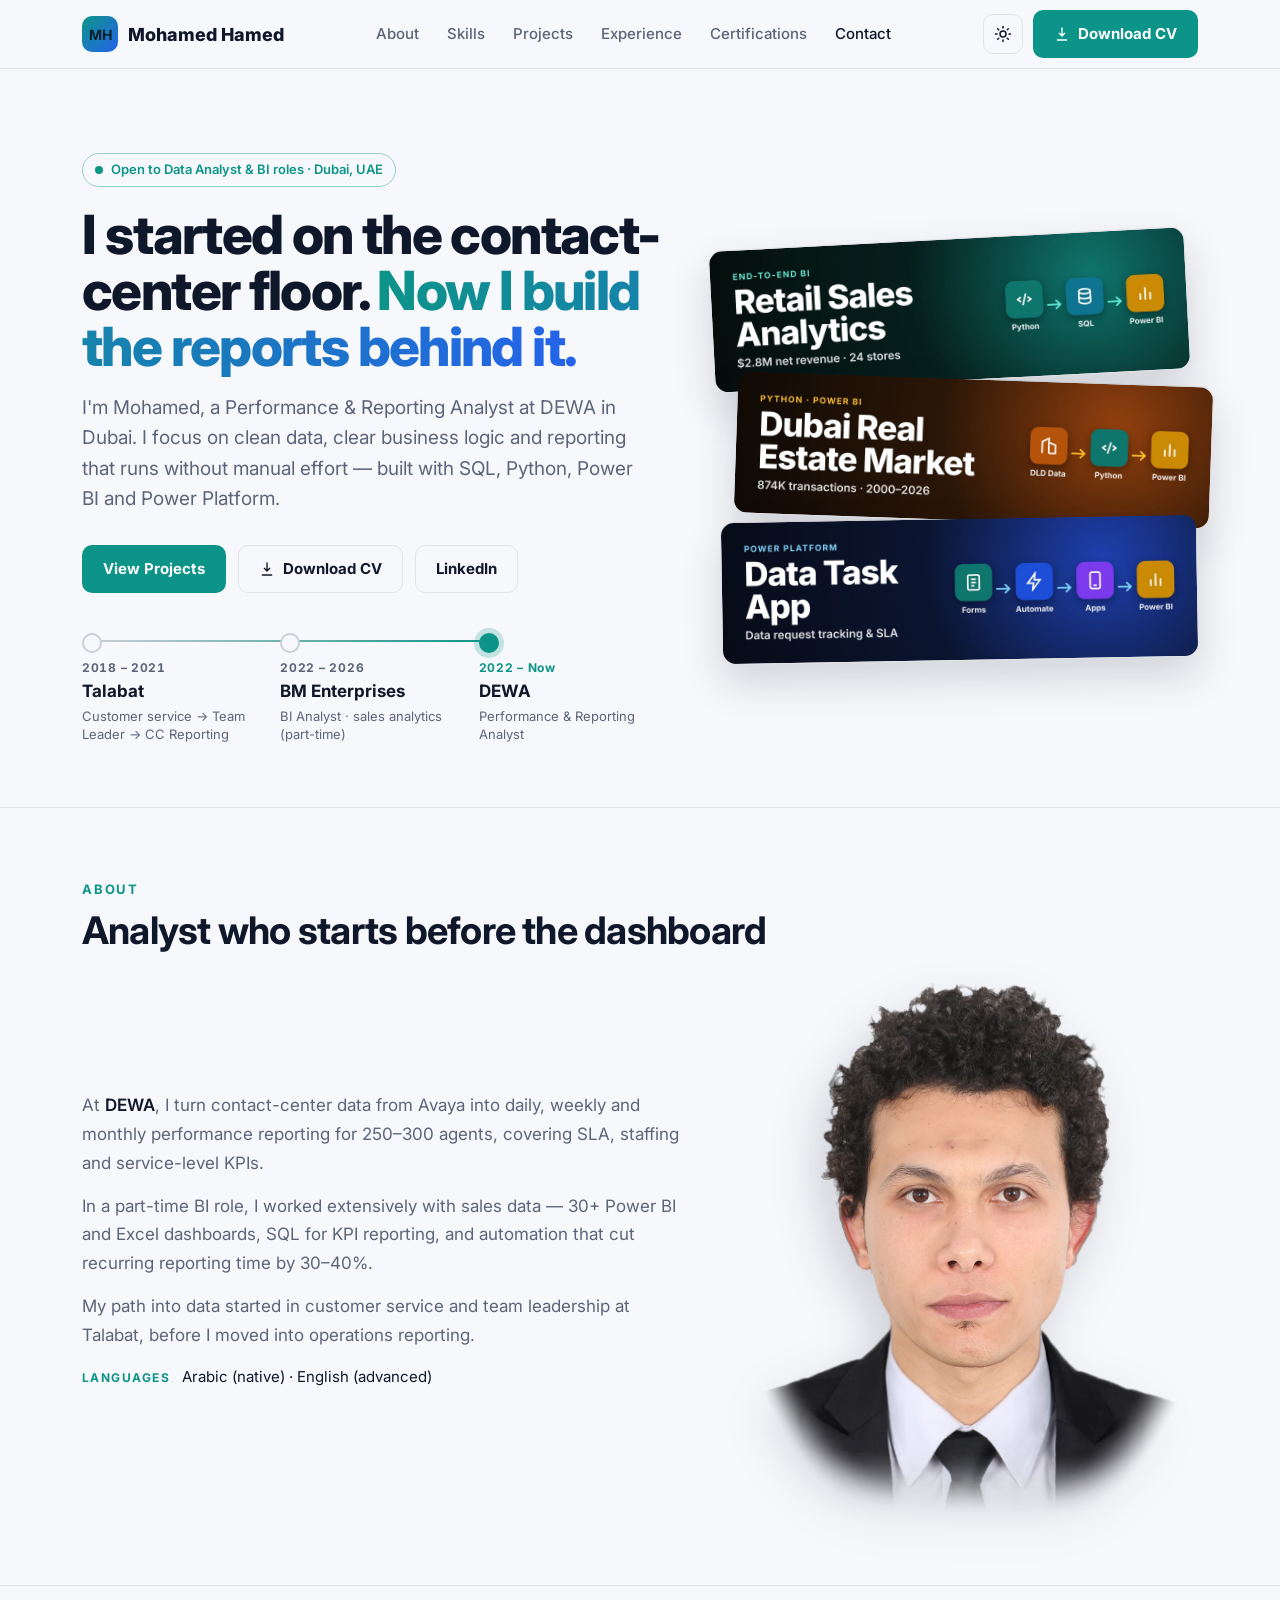
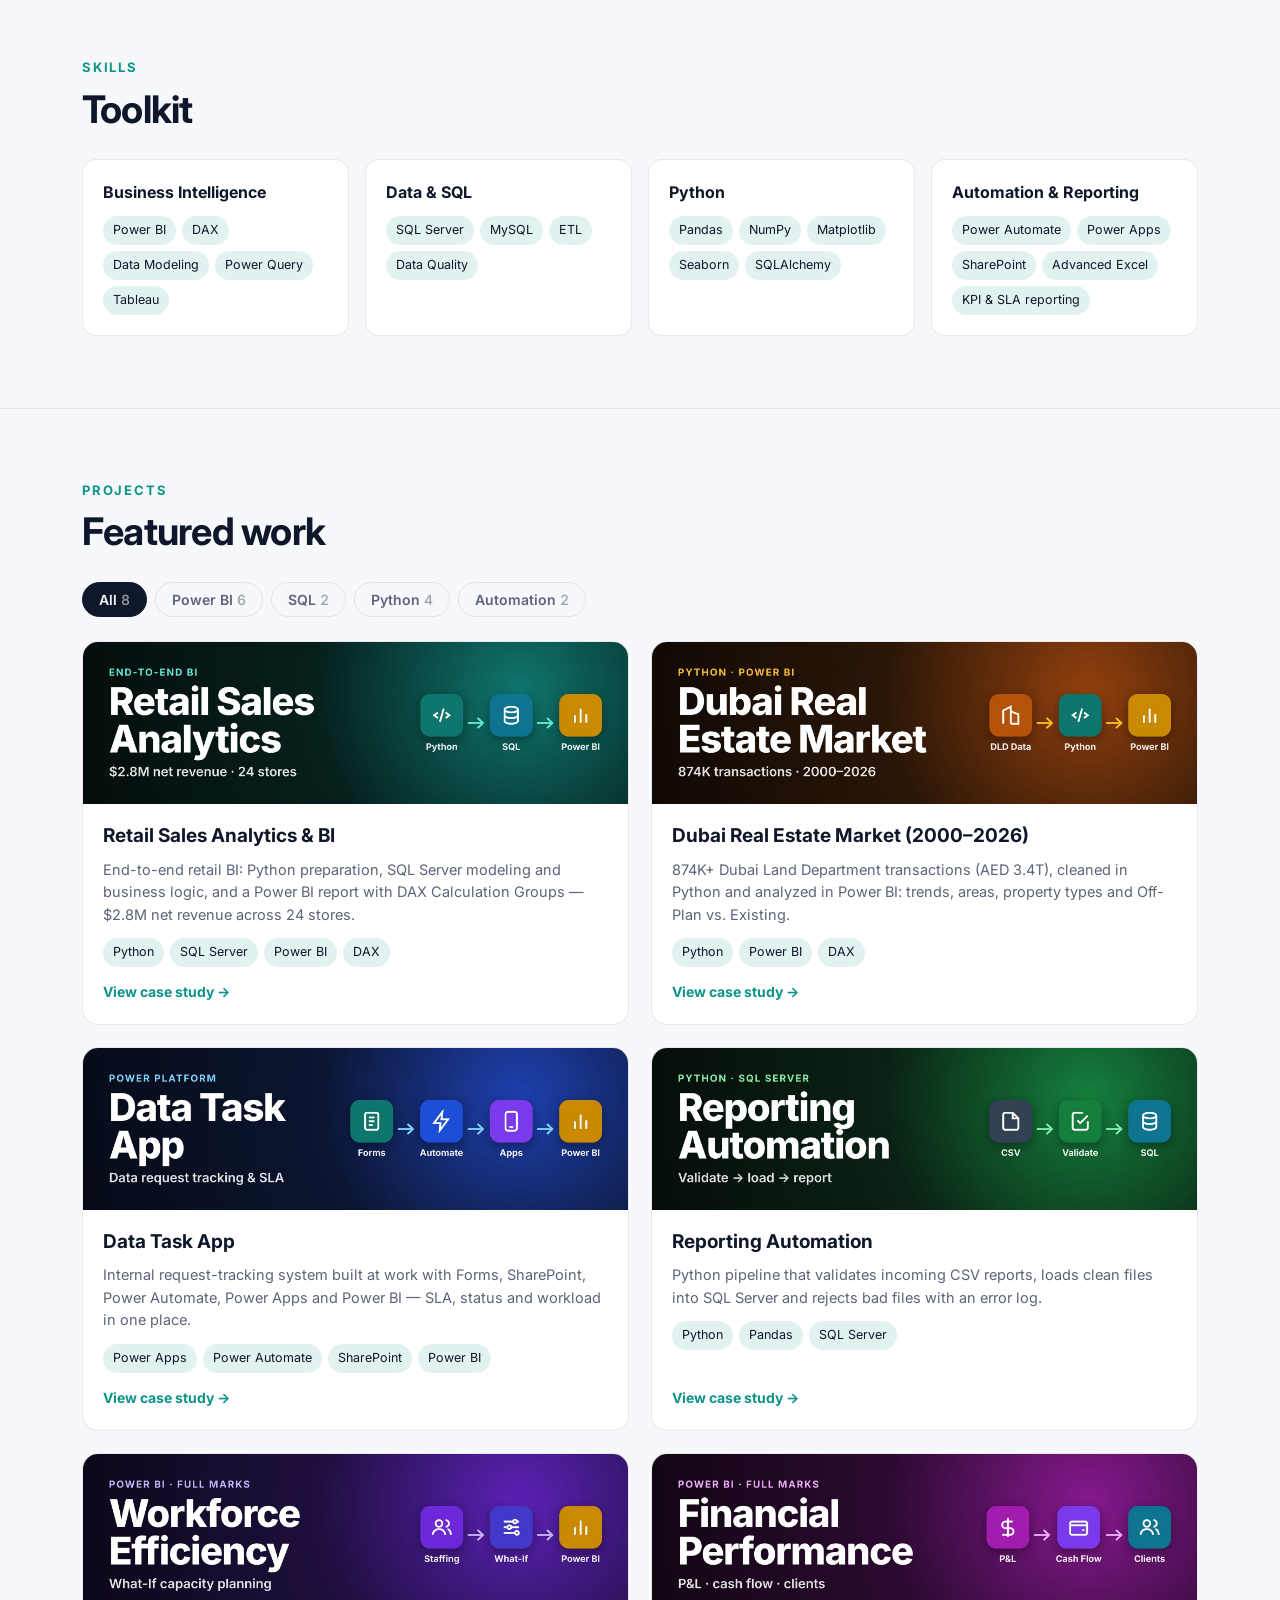
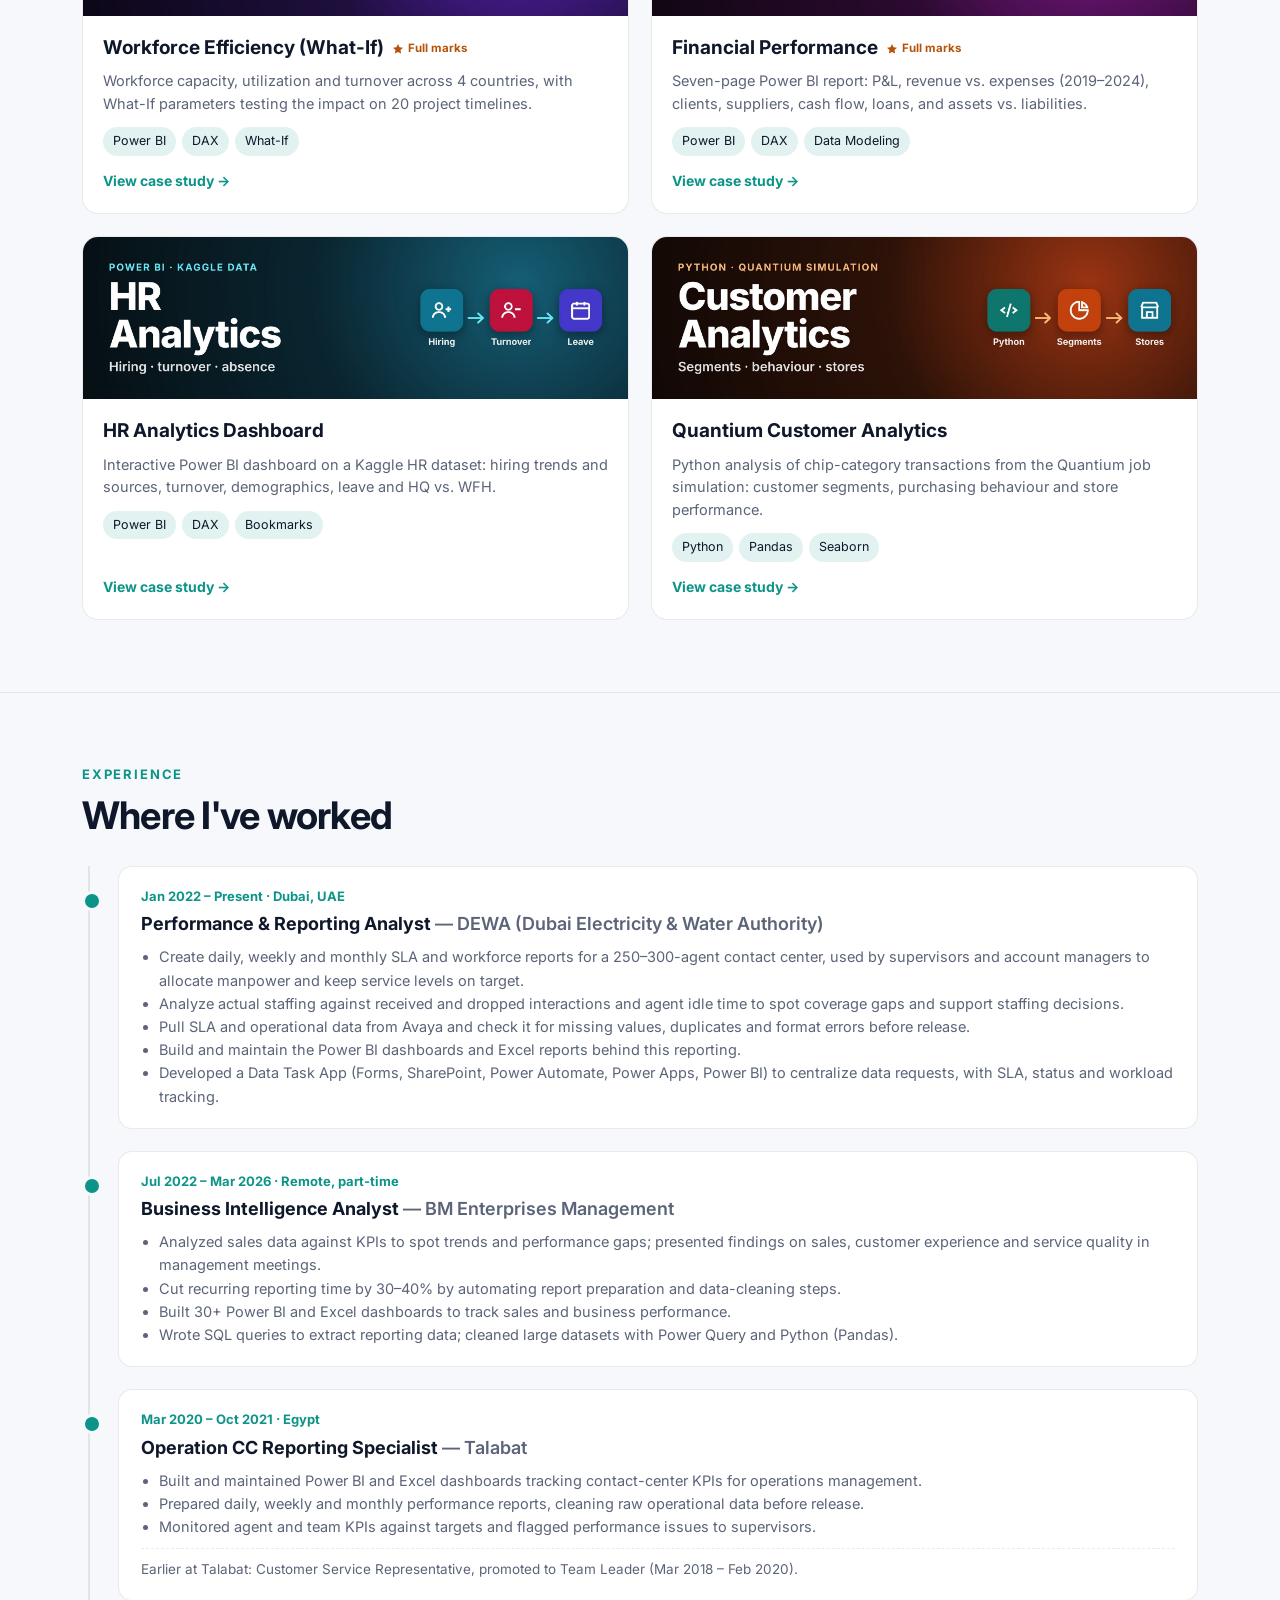
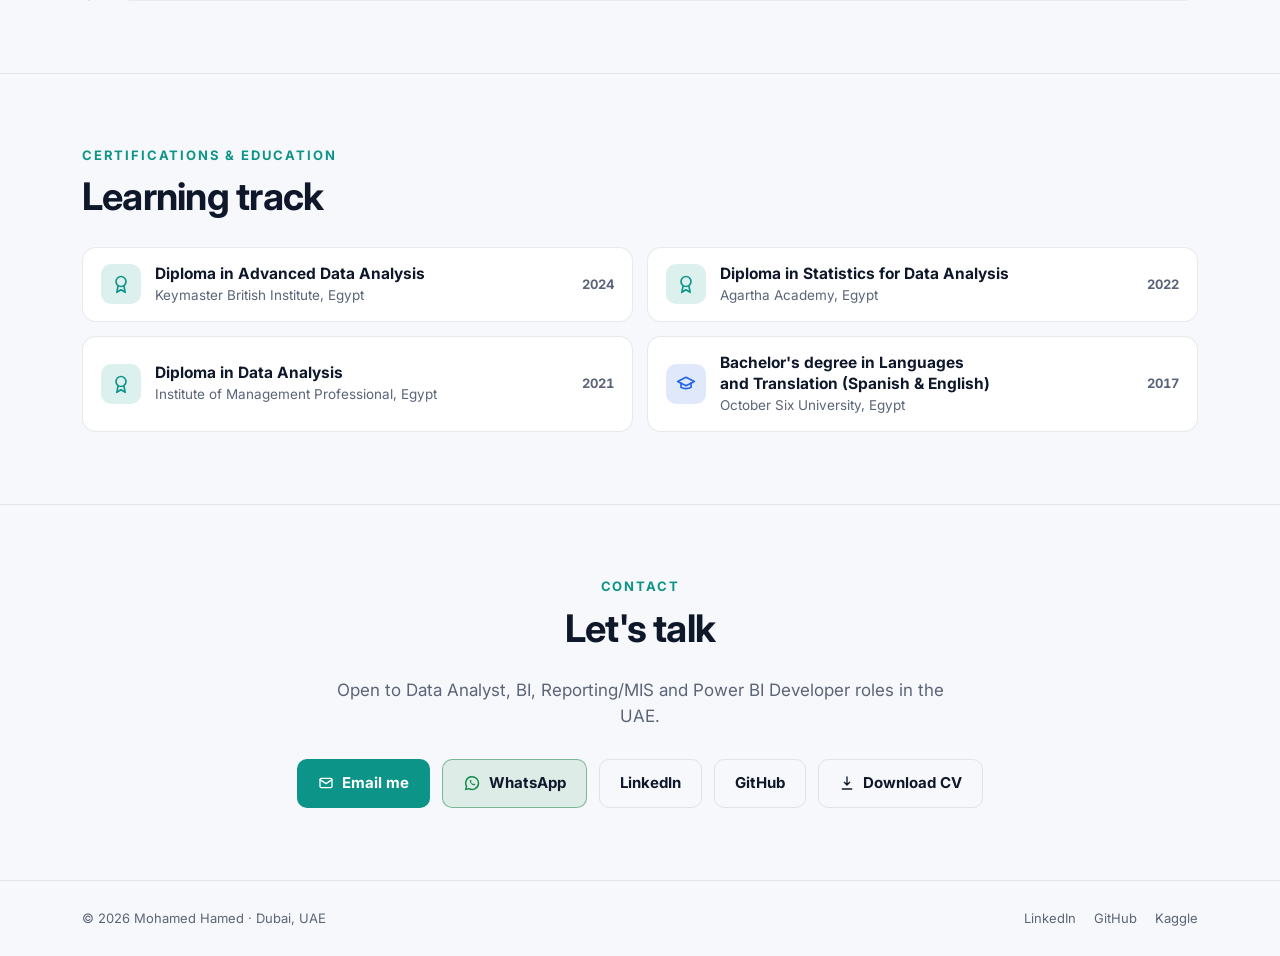
==== index.html @ db43414c "Launch portfolio site Co-Authored-By: Claude Opus 5.5 <noreply@anthropic.com> Claude-Session: https:" ====
<!doctype html>
<html lang="en">
<head>
<meta charset="utf-8">
<meta name="viewport" content="width=device-width, initial-scale=1, viewport-fit=cover">
<title>Mohamed Hamed — Data &amp; Reporting Analyst</title>
<meta name="description" content="Mohamed Hamed — Data &amp; Reporting Analyst in Dubai. Power BI, SQL, Python and Power Platform portfolio: sales, real estate, workforce and reporting-automation case studies.">
<meta name="color-scheme" content="dark light">
<meta name="author" content="Mohamed Hamed Ahmed">
<link rel="canonical" href="https://mohamedhamed101994.github.io/">
<meta property="og:type" content="website">
<meta property="og:title" content="Mohamed Hamed — Data &amp; Reporting Analyst">
<meta property="og:description" content="Mohamed Hamed — Data &amp; Reporting Analyst in Dubai. Power BI, SQL, Python and Power Platform portfolio: sales, real estate, workforce and reporting-automation case studies.">
<meta property="og:url" content="https://mohamedhamed101994.github.io/">
<meta property="og:image" content="https://mohamedhamed101994.github.io/assets/img/covers/retail.jpg">
<meta name="twitter:card" content="summary_large_image">
<link rel="icon" href="favicon.svg" type="image/svg+xml">
<link rel="preconnect" href="https://fonts.googleapis.com">
<link rel="preconnect" href="https://fonts.gstatic.com" crossorigin>
<link rel="stylesheet" href="https://fonts.googleapis.com/css2?family=Inter:wght@400;500;600;700;800&display=swap">
<link rel="stylesheet" href="assets/css/style.css">
<script>(function(){var t=null;try{t=localStorage.getItem("theme")}catch(e){}if(!t)t=window.matchMedia&&matchMedia("(prefers-color-scheme: light)").matches?"light":"dark";document.documentElement.setAttribute("data-theme",t)})()</script>
</head>
<body>
<a class="skip" href="#main">Skip to content</a>
<script type="application/ld+json">{"@context": "https://schema.org", "@type": "Person", "name": "Mohamed Hamed Ahmed", "jobTitle": "Data & Reporting Analyst", "address": {"@type": "PostalAddress", "addressLocality": "Dubai", "addressCountry": "AE"}, "url": "https://mohamedhamed101994.github.io/", "sameAs": ["https://www.linkedin.com/in/mohamed-hamed-82b784224/", "https://github.com/mohamedhamed101994", "https://www.kaggle.com/mohamedhamed1994"]}</script>
<nav class="top" aria-label="Main"><div class="c">
<a class="logo" href="#top"><b>MH</b>Mohamed Hamed</a>
<div class="links" id="nav-links"><a href="#about">About</a><a href="#skills">Skills</a><a href="#projects">Projects</a><a href="#experience">Experience</a><a href="#certifications">Certifications</a><a href="#contact">Contact</a></div>
<div class="nav-r">
<button class="icon-btn theme-btn" type="button" aria-label="Switch theme"><svg class="moon" viewBox="0 0 24 24" fill="none" stroke="currentColor" stroke-width="2" stroke-linecap="round" stroke-linejoin="round" aria-hidden="true"><path d="M21 12.8A9 9 0 1 1 11.2 3a7 7 0 0 0 9.8 9.8z"/></svg><svg class="sun" viewBox="0 0 24 24" fill="none" stroke="currentColor" stroke-width="2" stroke-linecap="round" aria-hidden="true"><circle cx="12" cy="12" r="4"/><path d="M12 2v2M12 20v2M4.9 4.9l1.4 1.4M17.7 17.7l1.4 1.4M2 12h2M20 12h2M4.9 19.1l1.4-1.4M17.7 6.3l1.4-1.4"/></svg></button>
<button class="icon-btn menu-btn" type="button" aria-label="Open menu" aria-expanded="false" aria-controls="nav-links"><svg viewBox="0 0 24 24" fill="none" stroke="currentColor" stroke-width="2" stroke-linecap="round" aria-hidden="true"><path d="M4 7h16M4 12h16M4 17h16"/></svg></button>
<a class="btn p" href="assets/cv/Mohamed_Hamed_CV.pdf" download><svg viewBox="0 0 24 24" fill="none" stroke="currentColor" stroke-width="2" stroke-linecap="round" stroke-linejoin="round" aria-hidden="true"><path d="M12 3v12m0 0-4-4m4 4 4-4M5 21h14"/></svg>Download CV</a>
</div></div></nav>
<main id="main">
<header class="hero" id="top"><div class="c">
<div>
<span class="pill"><i></i>Open to Data Analyst &amp; BI roles · Dubai, UAE</span>
<h1>I started on the contact-center floor. <span>Now I build the reports behind it.</span></h1>
<p class="lead">I'm Mohamed, a Performance &amp; Reporting Analyst at DEWA in Dubai. I focus on clean data, clear business logic and reporting that runs without manual effort — built with SQL, Python, Power BI and Power Platform.</p>
<div class="cta"><a class="btn p" href="#projects">View Projects</a><a class="btn" href="assets/cv/Mohamed_Hamed_CV.pdf" download><svg viewBox="0 0 24 24" fill="none" stroke="currentColor" stroke-width="2" stroke-linecap="round" stroke-linejoin="round" aria-hidden="true"><path d="M12 3v12m0 0-4-4m4 4 4-4M5 21h14"/></svg>Download CV</a><a class="btn" href="https://www.linkedin.com/in/mohamed-hamed-82b784224/" target="_blank" rel="noopener">LinkedIn</a></div>
<ol class="path" aria-label="Career path"><li class=""><span class="yr">2018 – 2021</span><b>Talabat</b><span class="rl">Customer service → Team Leader → CC Reporting</span></li><li class=""><span class="yr">2022 – 2026</span><b>BM Enterprises</b><span class="rl">BI Analyst · sales analytics (part-time)</span></li><li class="now"><span class="yr">2022 – Now</span><b>DEWA</b><span class="rl">Performance &amp; Reporting Analyst</span></li></ol>
</div>
<div class="stack"><a href="projects/retail-sales-analytics.html" aria-label="Retail Sales Analytics &amp; BI"><img src="assets/img/covers/retail.jpg" alt="" width="2016" height="600"></a><a href="projects/dubai-real-estate.html" aria-label="Dubai Real Estate Market (2000–2026)"><img src="assets/img/covers/dubai.jpg" alt="" width="2016" height="600"></a><a href="projects/data-task-app.html" aria-label="Data Task App"><img src="assets/img/covers/taskapp.jpg" alt="" width="2016" height="600"></a></div>
</div></header>

<section id="about" aria-labelledby="about-h"><div class="c">
<div class="eh">About</div>
<h2 id="about-h">Analyst who starts before the dashboard</h2>
<div class="about">
<div>
<p>At <strong>DEWA</strong>, I turn contact-center data from Avaya into daily, weekly and monthly performance reporting for 250–300 agents, covering SLA, staffing and service-level KPIs.</p>
<p>In a part-time BI role, I worked extensively with sales data — 30+ Power BI and Excel dashboards, SQL for KPI reporting, and automation that cut recurring reporting time by 30–40%.</p>
<p>My path into data started in customer service and team leadership at Talabat, before I moved into operations reporting.</p>
<p class="langs"><span>Languages</span> Arabic (native) · English (advanced)</p>
</div>
<div class="portrait"><picture><source srcset="assets/img/mohamed.webp" type="image/webp"><img src="assets/img/mohamed.png" alt="Portrait of Mohamed Hamed" width="760" height="963" loading="lazy"></picture></div>
</div>
</div></section>

<section id="skills" aria-labelledby="skills-h"><div class="c">
<div class="eh">Skills</div>
<h2 id="skills-h">Toolkit</h2>
<div class="skills"><div class="sk"><h3>Business Intelligence</h3><div class="tags"><span class="tag">Power BI</span><span class="tag">DAX</span><span class="tag">Data Modeling</span><span class="tag">Power Query</span><span class="tag">Tableau</span></div></div><div class="sk"><h3>Data &amp; SQL</h3><div class="tags"><span class="tag">SQL Server</span><span class="tag">MySQL</span><span class="tag">ETL</span><span class="tag">Data Quality</span></div></div><div class="sk"><h3>Python</h3><div class="tags"><span class="tag">Pandas</span><span class="tag">NumPy</span><span class="tag">Matplotlib</span><span class="tag">Seaborn</span><span class="tag">SQLAlchemy</span></div></div><div class="sk"><h3>Automation &amp; Reporting</h3><div class="tags"><span class="tag">Power Automate</span><span class="tag">Power Apps</span><span class="tag">SharePoint</span><span class="tag">Advanced Excel</span><span class="tag">KPI &amp; SLA reporting</span></div></div></div>
</div></section>

<section id="projects" aria-labelledby="projects-h"><div class="c">
<div class="eh">Projects</div>
<h2 id="projects-h">Featured work</h2>
<div class="filters" role="group" aria-label="Filter projects"><button type="button" data-filter="all" aria-pressed="true">All<span class="n"></span></button><button type="button" data-filter="powerbi" aria-pressed="false">Power BI<span class="n"></span></button><button type="button" data-filter="sql" aria-pressed="false">SQL<span class="n"></span></button><button type="button" data-filter="python" aria-pressed="false">Python<span class="n"></span></button><button type="button" data-filter="automation" aria-pressed="false">Automation<span class="n"></span></button></div>
<div class="grid"><a class="pc" href="projects/retail-sales-analytics.html" data-tags="powerbi sql python">
<img src="assets/img/covers/retail.jpg" alt="Retail Sales Analytics &amp; BI project cover" width="2016" height="600" loading="lazy">
<div class="b"><h3>Retail Sales Analytics &amp; BI</h3>
<p>End-to-end retail BI: Python preparation, SQL Server modeling and business logic, and a Power BI report with DAX Calculation Groups — $2.8M net revenue across 24 stores.</p><div class="tags"><span class="tag">Python</span><span class="tag">SQL Server</span><span class="tag">Power BI</span><span class="tag">DAX</span></div><span class="more">View case study →</span></div></a><a class="pc" href="projects/dubai-real-estate.html" data-tags="powerbi python">
<img src="assets/img/covers/dubai.jpg" alt="Dubai Real Estate Market (2000–2026) project cover" width="2016" height="600" loading="lazy">
<div class="b"><h3>Dubai Real Estate Market (2000–2026)</h3>
<p>874K+ Dubai Land Department transactions (AED 3.4T), cleaned in Python and analyzed in Power BI: trends, areas, property types and Off-Plan vs. Existing.</p><div class="tags"><span class="tag">Python</span><span class="tag">Power BI</span><span class="tag">DAX</span></div><span class="more">View case study →</span></div></a><a class="pc" href="projects/data-task-app.html" data-tags="powerbi automation">
<img src="assets/img/covers/taskapp.jpg" alt="Data Task App project cover" width="2016" height="600" loading="lazy">
<div class="b"><h3>Data Task App</h3>
<p>Internal request-tracking system built at work with Forms, SharePoint, Power Automate, Power Apps and Power BI — SLA, status and workload in one place.</p><div class="tags"><span class="tag">Power Apps</span><span class="tag">Power Automate</span><span class="tag">SharePoint</span><span class="tag">Power BI</span></div><span class="more">View case study →</span></div></a><a class="pc" href="projects/reporting-automation.html" data-tags="python sql automation">
<img src="assets/img/covers/automation.jpg" alt="Reporting Automation project cover" width="2016" height="600" loading="lazy">
<div class="b"><h3>Reporting Automation</h3>
<p>Python pipeline that validates incoming CSV reports, loads clean files into SQL Server and rejects bad files with an error log.</p><div class="tags"><span class="tag">Python</span><span class="tag">Pandas</span><span class="tag">SQL Server</span></div><span class="more">View case study →</span></div></a><a class="pc" href="projects/workforce-efficiency.html" data-tags="powerbi">
<img src="assets/img/covers/workforce.jpg" alt="Workforce Efficiency (What-If) project cover" width="2016" height="600" loading="lazy">
<div class="b"><h3>Workforce Efficiency (What-If)<span class="badge"><svg viewBox="0 0 24 24" fill="currentColor" aria-hidden="true"><path d="m12 2 3.1 6.3 6.9 1-5 4.9 1.2 6.8L12 17.8 5.8 21l1.2-6.8-5-4.9 6.9-1z"/></svg>Full marks</span></h3>
<p>Workforce capacity, utilization and turnover across 4 countries, with What-If parameters testing the impact on 20 project timelines.</p><div class="tags"><span class="tag">Power BI</span><span class="tag">DAX</span><span class="tag">What-If</span></div><span class="more">View case study →</span></div></a><a class="pc" href="projects/financial-performance.html" data-tags="powerbi">
<img src="assets/img/covers/financial.jpg" alt="Financial Performance project cover" width="2016" height="600" loading="lazy">
<div class="b"><h3>Financial Performance<span class="badge"><svg viewBox="0 0 24 24" fill="currentColor" aria-hidden="true"><path d="m12 2 3.1 6.3 6.9 1-5 4.9 1.2 6.8L12 17.8 5.8 21l1.2-6.8-5-4.9 6.9-1z"/></svg>Full marks</span></h3>
<p>Seven-page Power BI report: P&amp;L, revenue vs. expenses (2019–2024), clients, suppliers, cash flow, loans, and assets vs. liabilities.</p><div class="tags"><span class="tag">Power BI</span><span class="tag">DAX</span><span class="tag">Data Modeling</span></div><span class="more">View case study →</span></div></a><a class="pc" href="projects/hr-analytics.html" data-tags="powerbi">
<img src="assets/img/covers/hr.jpg" alt="HR Analytics Dashboard project cover" width="2016" height="600" loading="lazy">
<div class="b"><h3>HR Analytics Dashboard</h3>
<p>Interactive Power BI dashboard on a Kaggle HR dataset: hiring trends and sources, turnover, demographics, leave and HQ vs. WFH.</p><div class="tags"><span class="tag">Power BI</span><span class="tag">DAX</span><span class="tag">Bookmarks</span></div><span class="more">View case study →</span></div></a><a class="pc" href="projects/quantium-customer-analytics.html" data-tags="python">
<img src="assets/img/covers/quantium.jpg" alt="Quantium Customer Analytics project cover" width="2016" height="600" loading="lazy">
<div class="b"><h3>Quantium Customer Analytics</h3>
<p>Python analysis of chip-category transactions from the Quantium job simulation: customer segments, purchasing behaviour and store performance.</p><div class="tags"><span class="tag">Python</span><span class="tag">Pandas</span><span class="tag">Seaborn</span></div><span class="more">View case study →</span></div></a></div>
</div></section>

<section id="experience" aria-labelledby="exp-h"><div class="c">
<div class="eh">Experience</div>
<h2 id="exp-h">Where I've worked</h2>
<div class="tl"><article class="job"><div class="d">Jan 2022 – Present · Dubai, UAE</div><h3>Performance &amp; Reporting Analyst <span>— DEWA (Dubai Electricity &amp; Water Authority)</span></h3><ul><li>Create daily, weekly and monthly SLA and workforce reports for a 250–300-agent contact center, used by supervisors and account managers to allocate manpower and keep service levels on target.</li><li>Analyze actual staffing against received and dropped interactions and agent idle time to spot coverage gaps and support staffing decisions.</li><li>Pull SLA and operational data from Avaya and check it for missing values, duplicates and format errors before release.</li><li>Build and maintain the Power BI dashboards and Excel reports behind this reporting.</li><li>Developed a Data Task App (Forms, SharePoint, Power Automate, Power Apps, Power BI) to centralize data requests, with SLA, status and workload tracking.</li></ul></article><article class="job"><div class="d">Jul 2022 – Mar 2026 · Remote, part-time</div><h3>Business Intelligence Analyst <span>— BM Enterprises Management</span></h3><ul><li>Analyzed sales data against KPIs to spot trends and performance gaps; presented findings on sales, customer experience and service quality in management meetings.</li><li>Cut recurring reporting time by 30–40% by automating report preparation and data-cleaning steps.</li><li>Built 30+ Power BI and Excel dashboards to track sales and business performance.</li><li>Wrote SQL queries to extract reporting data; cleaned large datasets with Power Query and Python (Pandas).</li></ul></article><article class="job"><div class="d">Mar 2020 – Oct 2021 · Egypt</div><h3>Operation CC Reporting Specialist <span>— Talabat</span></h3><ul><li>Built and maintained Power BI and Excel dashboards tracking contact-center KPIs for operations management.</li><li>Prepared daily, weekly and monthly performance reports, cleaning raw operational data before release.</li><li>Monitored agent and team KPIs against targets and flagged performance issues to supervisors.</li></ul><p class="prev">Earlier at Talabat: Customer Service Representative, promoted to Team Leader (Mar 2018 – Feb 2020).</p></article></div>
</div></section>

<section id="certifications" aria-labelledby="cert-h"><div class="c">
<div class="eh">Certifications &amp; Education</div>
<h2 id="cert-h">Learning track</h2>
<div class="certs"><div class="cert"><div class="ic"><svg viewBox="0 0 24 24" fill="none" stroke="currentColor" stroke-width="2" stroke-linecap="round" stroke-linejoin="round" aria-hidden="true"><circle cx="12" cy="9" r="6"/><path d="m8.5 14.2-1.5 7.8 5-3 5 3-1.5-7.8"/></svg></div><div><h3>Diploma in Advanced Data Analysis</h3><p>Keymaster British Institute, Egypt</p></div><span class="yr">2024</span></div><div class="cert"><div class="ic"><svg viewBox="0 0 24 24" fill="none" stroke="currentColor" stroke-width="2" stroke-linecap="round" stroke-linejoin="round" aria-hidden="true"><circle cx="12" cy="9" r="6"/><path d="m8.5 14.2-1.5 7.8 5-3 5 3-1.5-7.8"/></svg></div><div><h3>Diploma in Statistics for Data Analysis</h3><p>Agartha Academy, Egypt</p></div><span class="yr">2022</span></div><div class="cert"><div class="ic"><svg viewBox="0 0 24 24" fill="none" stroke="currentColor" stroke-width="2" stroke-linecap="round" stroke-linejoin="round" aria-hidden="true"><circle cx="12" cy="9" r="6"/><path d="m8.5 14.2-1.5 7.8 5-3 5 3-1.5-7.8"/></svg></div><div><h3>Diploma in Data Analysis</h3><p>Institute of Management Professional, Egypt</p></div><span class="yr">2021</span></div><div class="cert edu"><div class="ic"><svg viewBox="0 0 24 24" fill="none" stroke="currentColor" stroke-width="2" stroke-linecap="round" stroke-linejoin="round" aria-hidden="true"><path d="m2 9 10-5 10 5-10 5z"/><path d="M6 11v5c3 2 9 2 12 0v-5"/></svg></div><div><h3>Bachelor&#x27;s degree in Languages and Translation (Spanish &amp; English)</h3><p>October Six University, Egypt</p></div><span class="yr">2017</span></div></div>
</div></section>

<section id="contact" class="contact" aria-labelledby="contact-h"><div class="c">
<div class="eh">Contact</div>
<h2 id="contact-h">Let's talk</h2>
<p>Open to Data Analyst, BI, Reporting/MIS and Power BI Developer roles in the UAE.</p>
<div class="cta"><a class="btn p" href="mailto:mohamed.hamed.101994@gmail.com"><svg viewBox="0 0 24 24" fill="none" stroke="currentColor" stroke-width="2" stroke-linecap="round" stroke-linejoin="round" aria-hidden="true"><rect x="3" y="5" width="18" height="14" rx="2"/><path d="m3 7 9 6 9-6"/></svg>Email me</a><a class="btn wa" href="https://wa.me/971503325126?text=Hi%20Mohamed%2C%20I%20came%20across%20your%20portfolio%20and%20would%20like%20to%20connect." target="_blank" rel="noopener"><svg viewBox="0 0 24 24" fill="none" stroke="currentColor" stroke-width="2" stroke-linecap="round" stroke-linejoin="round" aria-hidden="true"><path d="M3.5 20.5l1.3-4A8.5 8.5 0 1 1 8 19.6z"/><path d="M9 8.6c0 3.3 3 6.4 6.4 6.4l1.1-1.5-2-1-1 .9a5 5 0 0 1-2.9-2.9l.9-1-1-2z" fill="currentColor" stroke="none"/></svg>WhatsApp</a><a class="btn" href="https://www.linkedin.com/in/mohamed-hamed-82b784224/" target="_blank" rel="noopener">LinkedIn</a><a class="btn" href="https://github.com/mohamedhamed101994" target="_blank" rel="noopener">GitHub</a><a class="btn" href="assets/cv/Mohamed_Hamed_CV.pdf" download><svg viewBox="0 0 24 24" fill="none" stroke="currentColor" stroke-width="2" stroke-linecap="round" stroke-linejoin="round" aria-hidden="true"><path d="M12 3v12m0 0-4-4m4 4 4-4M5 21h14"/></svg>Download CV</a></div>
</div></section>
</main>
<footer><div class="c">
<span>© <span id="year">2026</span> Mohamed Hamed · Dubai, UAE</span>
<nav aria-label="Profiles"><a href="https://www.linkedin.com/in/mohamed-hamed-82b784224/" target="_blank" rel="noopener">LinkedIn</a><a href="https://github.com/mohamedhamed101994" target="_blank" rel="noopener">GitHub</a><a href="https://www.kaggle.com/mohamedhamed1994" target="_blank" rel="noopener">Kaggle</a></nav>
</div></footer>
<script src="assets/js/main.js" defer></script>
</body>
</html>
---- assets/css/style.css ----
/* Mohamed Hamed — portfolio. Built from the approved mockup (dark default, light alternative). */
:root{
  --bg:#0b1020;--bg2:#111833;--card:#151d3b;--card-hover:#1a2449;
  --line:rgba(255,255,255,.09);--line-strong:rgba(255,255,255,.18);
  --text:#e8ecf8;--muted:#9aa4c2;--acc:#2dd4bf;--acc2:#60a5fa;--on-acc:#04201c;
  --gold:#fbbf24;--shadow:0 20px 50px rgba(0,0,0,.45);
  --font:"Inter",system-ui,-apple-system,"Segoe UI",Roboto,Arial,sans-serif;
  color-scheme:dark;
}
:root[data-theme="light"]{
  --bg:#f7f8fb;--bg2:#eef1f7;--card:#ffffff;--card-hover:#f3f6fb;
  --line:rgba(15,23,42,.09);--line-strong:rgba(15,23,42,.18);
  --text:#0f172a;--muted:#5b6478;--acc:#0d9488;--acc2:#2563eb;--on-acc:#ffffff;
  --gold:#b45309;--shadow:0 18px 40px rgba(15,23,42,.16);
  color-scheme:light;
}
*{margin:0;padding:0;box-sizing:border-box}
html{scroll-behavior:smooth;scroll-padding-top:84px}
body{font-family:var(--font);background:var(--bg);color:var(--text);-webkit-font-smoothing:antialiased;line-height:1.5}
img{max-width:100%;height:auto;display:block}
a{color:inherit;text-decoration:none}
:focus-visible{outline:2px solid var(--acc);outline-offset:3px;border-radius:6px}
.skip{position:absolute;left:-9999px;top:8px;background:var(--acc);color:var(--on-acc);padding:8px 14px;border-radius:8px;z-index:20;font-weight:700}
.skip:focus{left:12px}
.c{max-width:1180px;margin:0 auto;padding-left:max(32px,env(safe-area-inset-left,0px));padding-right:max(32px,env(safe-area-inset-right,0px))}
h1,h2,h3,.ph{text-wrap:balance}

/* nav */
nav.top{position:sticky;top:0;background:color-mix(in srgb,var(--bg) 85%,transparent);backdrop-filter:blur(8px);-webkit-backdrop-filter:blur(8px);border-bottom:1px solid var(--line);z-index:10}
nav.top .c{display:flex;align-items:center;justify-content:space-between;height:68px;gap:16px}
.logo{display:flex;align-items:center;gap:10px;font-weight:800;font-size:18px;white-space:nowrap}
.logo b{width:36px;height:36px;border-radius:10px;background:linear-gradient(135deg,var(--acc),var(--acc2));display:grid;place-items:center;color:#05202a;font-size:14px}
.links{display:flex;gap:28px;font-size:15px;color:var(--muted);font-weight:500}
.links a:hover,.links a[aria-current]{color:var(--text)}
.nav-r{display:flex;align-items:center;gap:10px}
.icon-btn{width:40px;height:40px;border-radius:10px;border:1px solid var(--line);background:transparent;color:var(--text);display:grid;place-items:center;cursor:pointer}
.icon-btn:hover{border-color:var(--line-strong)}
.icon-btn svg{width:18px;height:18px}
.menu-btn{display:none}
.theme-btn .sun{display:none}
:root[data-theme="light"] .theme-btn .sun{display:block}
:root[data-theme="light"] .theme-btn .moon{display:none}

/* buttons */
.btn{display:inline-flex;align-items:center;gap:8px;padding:12px 20px;border-radius:10px;font-weight:700;font-size:15px;border:1px solid var(--line);font-family:inherit;color:var(--text);background:transparent;cursor:pointer;transition:border-color .15s,transform .15s,filter .15s}
.btn:hover{border-color:var(--line-strong);transform:translateY(-1px)}
.btn.p{background:var(--acc);color:var(--on-acc);border-color:transparent}
.btn.p:hover{filter:brightness(1.08)}
.btn svg{width:16px;height:16px}

/* hero */
.hero{padding:84px 0 64px}
.hero .c{display:grid;grid-template-columns:1.1fr .9fr;gap:56px;align-items:center}
.pill{display:inline-flex;gap:8px;align-items:center;font-size:13px;font-weight:600;color:var(--acc);border:1px solid color-mix(in srgb,var(--acc) 40%,transparent);padding:6px 12px;border-radius:999px}
.pill i{width:8px;height:8px;border-radius:50%;background:var(--acc);box-shadow:0 0 0 0 color-mix(in srgb,var(--acc) 60%,transparent);animation:pulse 2.4s infinite}
@keyframes pulse{0%{box-shadow:0 0 0 0 color-mix(in srgb,var(--acc) 55%,transparent)}70%{box-shadow:0 0 0 8px transparent}100%{box-shadow:0 0 0 0 transparent}}
h1{font-size:60px;line-height:1.04;letter-spacing:-.03em;font-weight:800;margin:20px 0 18px}
h1 span{background:linear-gradient(90deg,var(--acc),var(--acc2));-webkit-background-clip:text;background-clip:text;color:transparent}
.lead{font-size:19px;line-height:1.6;color:var(--muted);max-width:560px}
.cta{display:flex;flex-wrap:wrap;gap:12px;margin-top:30px}
.stats{display:grid;grid-template-columns:repeat(3,minmax(0,1fr));gap:12px;margin-top:44px;max-width:520px}
.stat{border:1px solid var(--line);border-radius:14px;padding:16px;background:var(--card)}
.stat b{font-size:clamp(20px,2vw,26px);font-weight:800;display:block;letter-spacing:-.01em;font-variant-numeric:tabular-nums;white-space:nowrap}
.stat span{font-size:13px;line-height:1.35;color:var(--muted);display:block;margin-top:4px}
.stack{position:relative;height:420px}
.stack a{position:absolute;width:100%;border-radius:14px;overflow:hidden;box-shadow:var(--shadow);border:1px solid var(--line);transition:transform .25s ease}
.stack a:nth-child(1){top:0;transform:rotate(-3deg) translateX(-10px)}
.stack a:nth-child(2){top:140px;transform:rotate(2deg) translateX(14px)}
.stack a:nth-child(3){top:280px;transform:rotate(-1deg)}
.stack a:hover{transform:rotate(0) scale(1.02);z-index:2}

/* sections */
section{padding:72px 0;border-top:1px solid var(--line)}
.eh{font-size:13px;font-weight:700;letter-spacing:.14em;text-transform:uppercase;color:var(--acc)}
h2{font-size:38px;letter-spacing:-.02em;margin:10px 0 28px;line-height:1.15}
.about{display:grid;grid-template-columns:1.3fr 1fr;gap:48px;align-items:start}
.about p{font-size:17px;line-height:1.7;color:var(--muted);margin-bottom:14px;max-width:62ch}
.about p strong{color:var(--text);font-weight:600}
.photo{border-radius:18px;background:var(--card);border:1px solid var(--line);aspect-ratio:4/5;max-height:380px;width:100%;overflow:hidden;display:grid;place-items:center}
.photo img{width:100%;height:100%;object-fit:cover}
.photo .ph-mono{width:96px;height:96px;border-radius:24px;background:linear-gradient(135deg,var(--acc),var(--acc2));display:grid;place-items:center;color:#05202a;font-weight:800;font-size:34px}
.skills{display:grid;grid-template-columns:repeat(4,1fr);gap:16px}
.sk{background:var(--card);border:1px solid var(--line);border-radius:14px;padding:20px}
.sk h3{font-size:16px;margin-bottom:12px}
.tags{display:flex;flex-wrap:wrap;gap:6px}
.tag{font-size:12.5px;padding:5px 10px;border-radius:999px;background:color-mix(in srgb,var(--acc) 12%,transparent);color:var(--text);white-space:nowrap}

/* projects */
.filters{display:flex;flex-wrap:wrap;gap:8px;margin-bottom:24px}
.filters button{font-family:inherit;padding:8px 16px;border-radius:999px;border:1px solid var(--line);font-size:14px;font-weight:600;color:var(--muted);background:transparent;cursor:pointer}
.filters button:hover{color:var(--text);border-color:var(--line-strong)}
.filters button[aria-pressed="true"]{background:var(--text);color:var(--bg);border-color:var(--text)}
.filters .n{opacity:.6;font-weight:500;margin-left:4px;font-variant-numeric:tabular-nums}
.grid{display:grid;grid-template-columns:repeat(2,1fr);gap:22px}
.pc{background:var(--card);border:1px solid var(--line);border-radius:16px;overflow:hidden;display:flex;flex-direction:column;transition:transform .2s,border-color .2s,background .2s}
.pc:hover{transform:translateY(-3px);border-color:var(--line-strong);background:var(--card-hover)}
.pc img{width:100%;aspect-ratio:3360/1000;object-fit:cover}
.pc .b{padding:18px 20px 22px;display:flex;flex-direction:column;flex:1}
.pc h3{font-size:19px;margin-bottom:8px}
.pc p{font-size:14.5px;line-height:1.55;color:var(--muted);margin-bottom:12px}
.pc .more{font-size:14px;font-weight:700;color:var(--acc);margin-top:auto;padding-top:14px;display:block}
.pc.hide{display:none}
.badge{display:inline-flex;align-items:center;gap:4px;letter-spacing:0;font-size:11.5px;font-weight:700;color:var(--gold);margin-left:8px;vertical-align:middle;white-space:nowrap}
.badge svg{width:12px;height:12px}

/* experience */
.tl{border-left:2px solid var(--line);padding-left:28px;display:flex;flex-direction:column;gap:22px;margin-left:6px}
.job{position:relative;background:var(--card);border:1px solid var(--line);border-radius:14px;padding:20px 22px}
.job:before{content:"";position:absolute;left:-37px;top:24px;width:14px;height:14px;border-radius:50%;background:var(--acc);border:3px solid var(--bg)}
.job .d{font-size:13px;color:var(--acc);font-weight:700}
.job h3{font-size:18px;margin:4px 0 8px}
.job h3 span{color:var(--muted);font-weight:600}
.job ul{color:var(--muted);font-size:14.5px;line-height:1.6;padding-left:18px}
.job .prev{margin-top:10px;font-size:13.5px;color:var(--muted);border-top:1px dashed var(--line);padding-top:10px}

/* certifications */
.certs{display:grid;grid-template-columns:repeat(2,1fr);gap:14px}
.cert{display:grid;grid-template-columns:auto 1fr auto;gap:14px;align-items:center;background:var(--card);border:1px solid var(--line);border-radius:14px;padding:16px 18px}
.cert .ic{width:40px;height:40px;border-radius:10px;display:grid;place-items:center;background:color-mix(in srgb,var(--acc) 14%,transparent);color:var(--acc)}
.cert .ic svg{width:20px;height:20px}
.cert h3{font-size:15.5px;line-height:1.35}
.cert p{font-size:13.5px;color:var(--muted)}
.cert .yr{font-size:13px;font-weight:700;color:var(--muted);font-variant-numeric:tabular-nums;white-space:nowrap}
.cert.edu .ic{background:color-mix(in srgb,var(--acc2) 14%,transparent);color:var(--acc2)}

/* contact */
.contact{text-align:center}
.contact p{color:var(--muted);font-size:17px;margin:0 auto 24px;max-width:56ch}
.contact .cta{justify-content:center}
footer{padding:28px 0;text-align:center;color:var(--muted);font-size:13px;border-top:1px solid var(--line)}
footer .c{display:flex;justify-content:space-between;align-items:center;gap:12px;flex-wrap:wrap}
footer nav{display:flex;gap:18px}
footer a:hover{color:var(--text)}

/* project page */
.crumb{display:inline-flex;align-items:center;gap:6px;color:var(--muted);font-size:14px;margin:36px 0 14px}
.crumb:hover{color:var(--text)}
.ph{font-size:46px;letter-spacing:-.02em;line-height:1.1;margin:8px 0 16px;font-weight:700}
.cover{width:100%;border-radius:16px;border:1px solid var(--line);margin:24px 0 8px;aspect-ratio:3360/1000;object-fit:cover}
.two{display:grid;grid-template-columns:minmax(0,1fr) 300px;gap:40px;align-items:start}
.two h2{font-size:20px;margin:30px 0 10px;letter-spacing:0}
.two p,.two li{color:var(--muted);font-size:16px;line-height:1.7;max-width:70ch}
.two ul{padding-left:20px;display:flex;flex-direction:column;gap:4px}
.two li strong{color:var(--text);font-weight:600}
.side{background:var(--card);border:1px solid var(--line);border-radius:14px;padding:20px;position:sticky;top:90px;margin-top:30px}
.side h3{font-size:13px;letter-spacing:.12em;text-transform:uppercase;color:var(--muted);margin:16px 0 8px}
.side h3:first-child{margin-top:0}
.side .btn{width:100%;justify-content:center;margin-top:8px}
.side dl{display:grid;grid-template-columns:auto 1fr;gap:6px 12px;font-size:14px}
.side dt{color:var(--muted)}
.side dd{text-align:right;font-weight:600}
.award{display:flex;gap:10px;align-items:flex-start;font-size:14px;line-height:1.45;padding:12px;border-radius:10px;background:color-mix(in srgb,var(--gold) 12%,transparent);color:var(--text)}
.award svg{width:18px;height:18px;flex:none;color:var(--gold);margin-top:1px}
.kf{display:grid;grid-template-columns:repeat(3,1fr);gap:12px;margin:10px 0 14px}
.kf.four{grid-template-columns:repeat(4,1fr)}
.kf div{background:var(--card);border:1px solid var(--line);border-radius:12px;padding:14px}
.kf b{font-size:24px;display:block;font-variant-numeric:tabular-nums;letter-spacing:-.01em}
.kf span{font-size:13px;color:var(--muted);line-height:1.4;display:block}
.note{font-size:14px;color:var(--muted);border-left:3px solid var(--line-strong);padding:4px 0 4px 14px;margin-top:14px}
.flow{display:flex;flex-wrap:wrap;align-items:center;gap:8px;margin:6px 0 4px}
.flow span{font-size:13.5px;font-weight:600;padding:7px 12px;border-radius:8px;background:var(--card);border:1px solid var(--line)}
.flow i{color:var(--acc);font-style:normal;font-weight:700}
.pn{display:grid;grid-template-columns:1fr 1fr;gap:16px;margin:56px 0 64px;padding-top:28px;border-top:1px solid var(--line)}
.pn a{background:var(--card);border:1px solid var(--line);border-radius:14px;padding:16px 18px;transition:border-color .15s}
.pn a:hover{border-color:var(--line-strong)}
.pn small{display:block;font-size:12px;letter-spacing:.12em;text-transform:uppercase;color:var(--muted);font-weight:700;margin-bottom:4px}
.pn b{font-size:16px}
.pn .nx{text-align:right}

@media(max-width:980px){
  .hero .c{grid-template-columns:1fr}
  .stack{height:auto;display:grid;gap:12px}
  .stack a{position:relative;top:auto!important;transform:none!important}
  .skills{grid-template-columns:repeat(2,1fr)}
  .two{grid-template-columns:1fr}
  .side{position:static}
}
@media(max-width:760px){
  .c{padding-left:max(18px,env(safe-area-inset-left,0px));padding-right:max(18px,env(safe-area-inset-right,0px))}
  .menu-btn{display:grid}
  .nav-r .btn.p{display:none}
  .links{display:none;position:absolute;top:68px;left:0;right:0;flex-direction:column;gap:0;background:var(--bg);border-bottom:1px solid var(--line);padding:8px max(18px,env(safe-area-inset-left,0px)) 14px}
  .links.open{display:flex}
  .links a{padding:12px 0;border-bottom:1px solid var(--line)}
  .links a:last-child{border-bottom:0}
  .hero{padding:48px 0 48px}
  h1{font-size:40px}
  .lead{font-size:17px}
  .stats{grid-template-columns:repeat(3,minmax(0,1fr));gap:10px}
  .about,.certs,.grid,.skills{grid-template-columns:1fr}
  .photo{max-width:320px}
  h2{font-size:30px}
  .ph{font-size:34px}
  .kf,.kf.four{grid-template-columns:1fr 1fr}
  .pn{grid-template-columns:1fr}
  .cert{grid-template-columns:auto 1fr}
  .cert .yr{grid-column:2}
  footer .c{justify-content:center;text-align:center}
}
@media(prefers-reduced-motion:reduce){*{animation:none!important;transition:none!important}html{scroll-behavior:auto}}
.ph .badge{font-size:13px;margin-left:12px}

/* 3D portrait: the person only, no card or backdrop. Key light, teal rim light and the oval fade are baked into the
   image; CSS adds depth (shadow) and a slight perspective turn that straightens on hover. */
.about:has(.portrait){align-items:center}
.portrait{width:100%;max-width:420px;margin-inline:auto;transform:perspective(1200px) rotateY(-8deg);transform-origin:50% 60%;transition:transform .6s ease}
.portrait:hover{transform:perspective(1200px) rotateY(0)}
.portrait img{width:100%;height:auto;display:block;filter:drop-shadow(-12px 20px 24px rgba(0,0,0,.40))}
:root[data-theme="light"] .portrait img{filter:drop-shadow(-12px 20px 24px rgba(15,23,42,.18))}
@media(max-width:760px){.portrait{max-width:320px;transform:none}}

/* WhatsApp button: same shape as the other buttons, WhatsApp green on the icon and a green-tinted outline */
.btn.wa{--wa:#25d366;border-color:color-mix(in srgb,var(--wa) 45%,var(--line));background:color-mix(in srgb,var(--wa) 10%,transparent)}
.btn.wa svg{color:var(--wa);width:18px;height:18px}
.btn.wa:hover{border-color:var(--wa);background:color-mix(in srgb,var(--wa) 16%,transparent)}
:root[data-theme="light"] .btn.wa{--wa:#128c4a}

/* Hero career path (replaces the stat cards): three steps joined by a line, the current role highlighted */
.path{list-style:none;display:grid;grid-template-columns:repeat(3,minmax(0,1fr));gap:12px;margin-top:40px;position:relative;max-width:600px}
.path::before{content:"";position:absolute;left:8px;right:calc((100% - 24px) / 3 - 8px);top:7px;height:2px;background:linear-gradient(90deg,var(--line-strong),var(--acc))}
.path li{position:relative;padding-top:26px;display:flex;flex-direction:column;gap:2px;min-width:0}
.path li::before{content:"";position:absolute;top:0;left:0;width:16px;height:16px;border-radius:50%;background:var(--bg);border:2px solid var(--line-strong)}
.path li.now::before{background:var(--acc);border-color:var(--acc);box-shadow:0 0 0 5px color-mix(in srgb,var(--acc) 22%,transparent)}
.path .yr{font-size:12px;font-weight:700;letter-spacing:.06em;color:var(--muted);font-variant-numeric:tabular-nums}
.path li.now .yr{color:var(--acc)}
.path b{font-size:17px;font-weight:700}
.path .rl{font-size:13px;line-height:1.4;color:var(--muted)}
.langs{font-size:15px!important;color:var(--text)!important}
.langs span{font-size:12px;font-weight:700;letter-spacing:.12em;text-transform:uppercase;color:var(--acc);margin-right:8px}
h1{font-size:54px}
@media(max-width:760px){h1{font-size:36px}.path{gap:10px}.path b{font-size:15px}.path .rl{font-size:12px}}
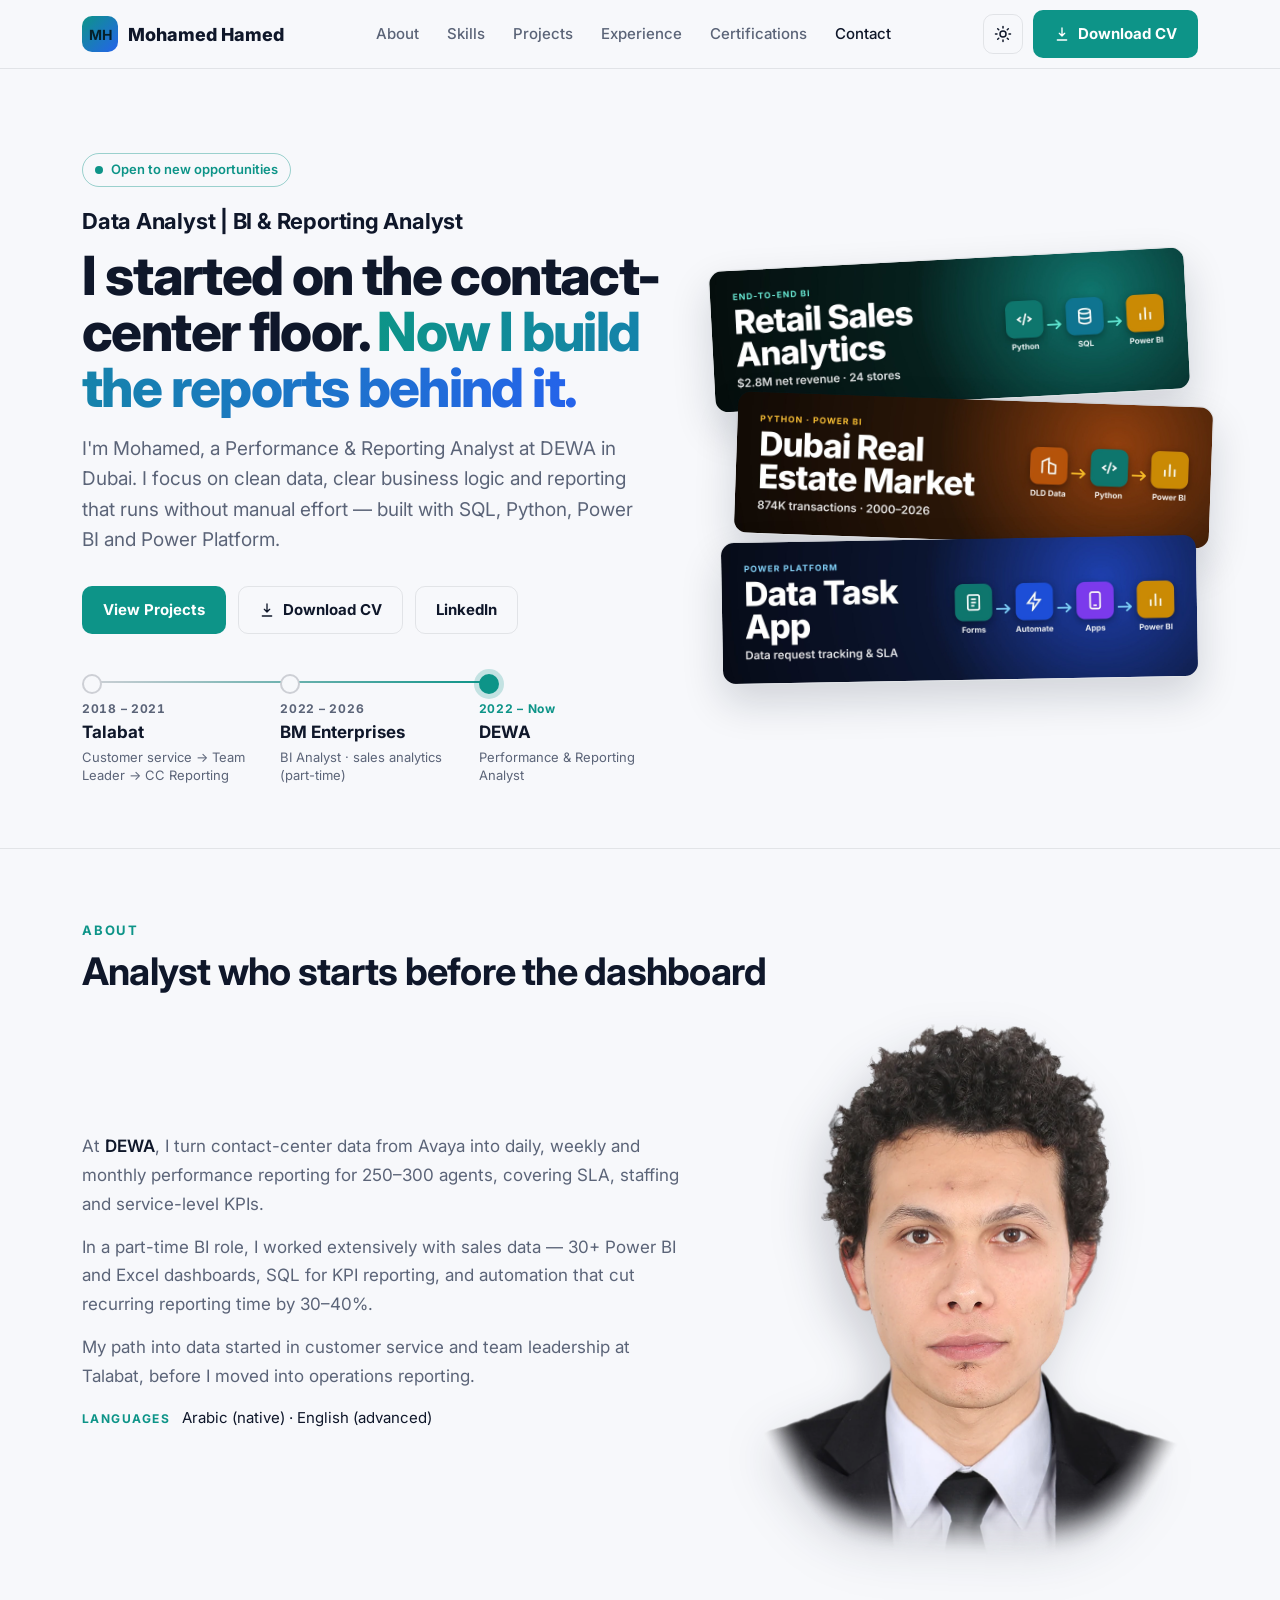
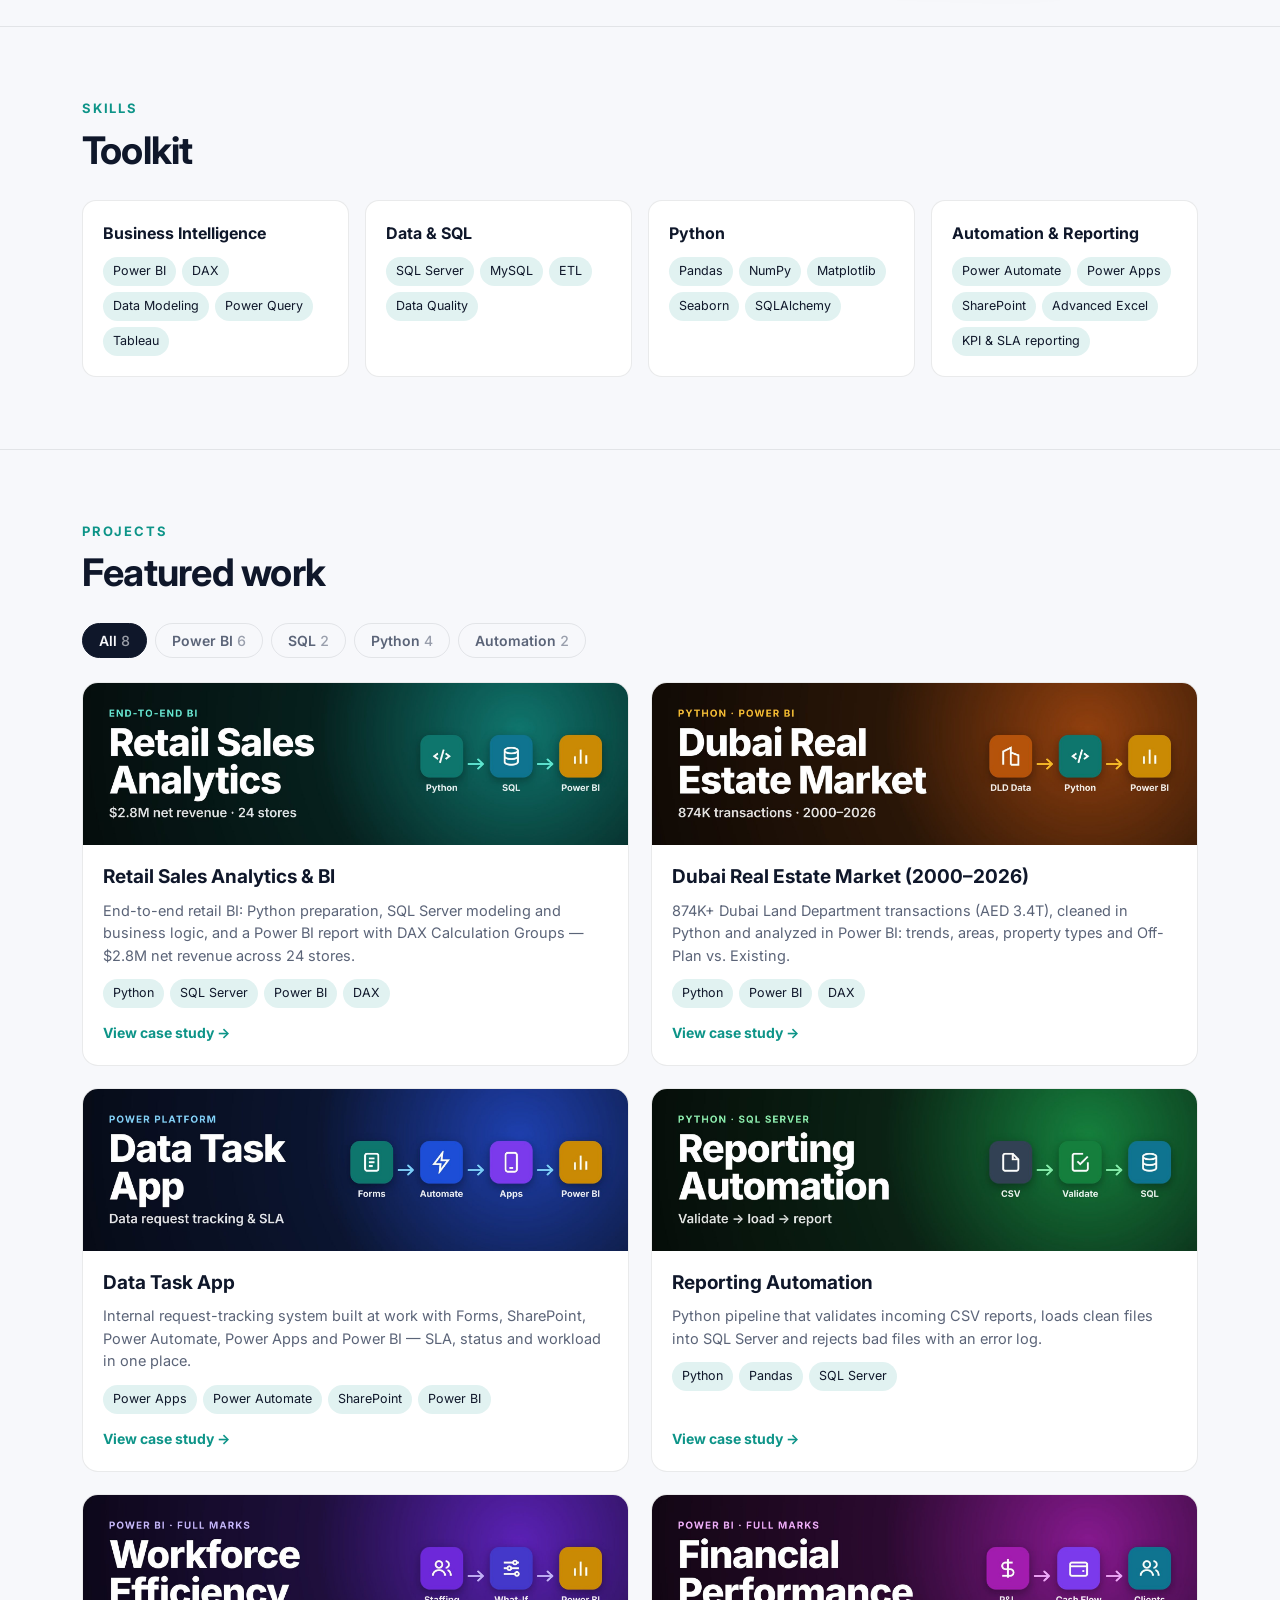
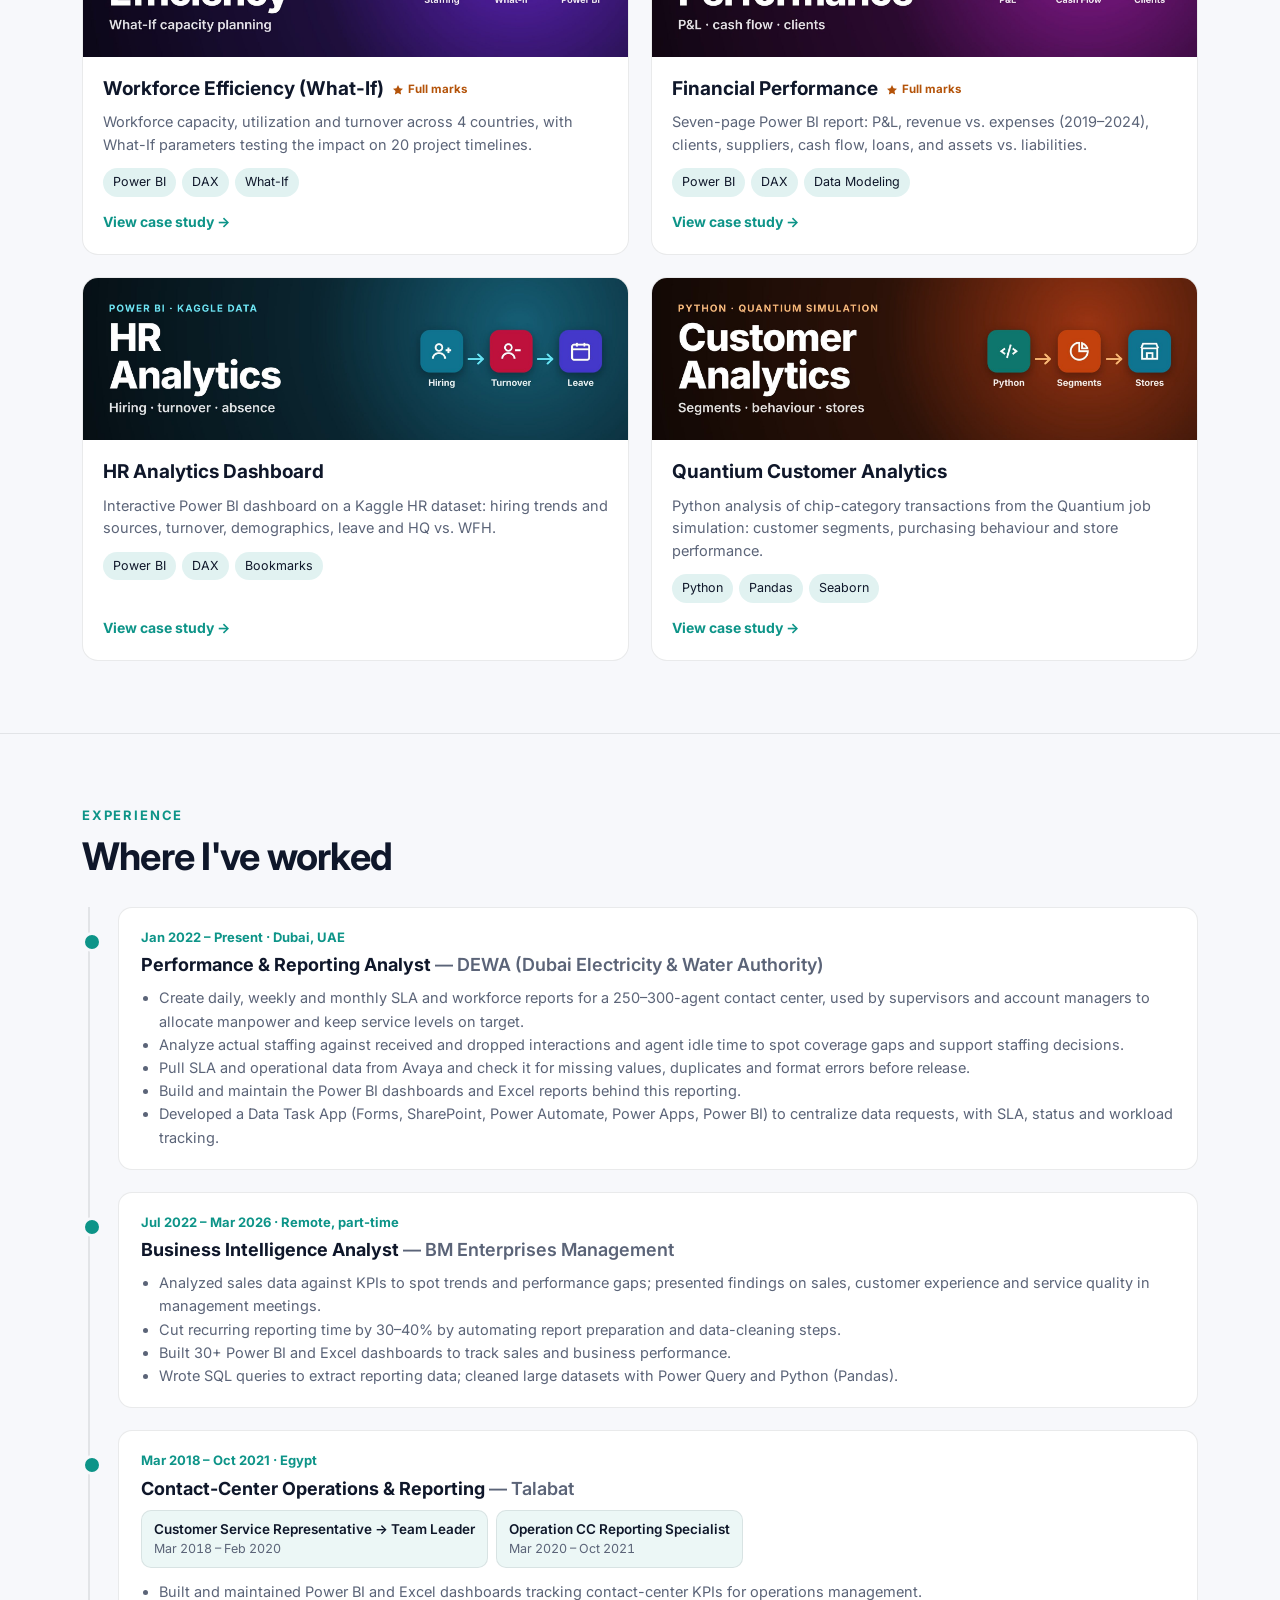
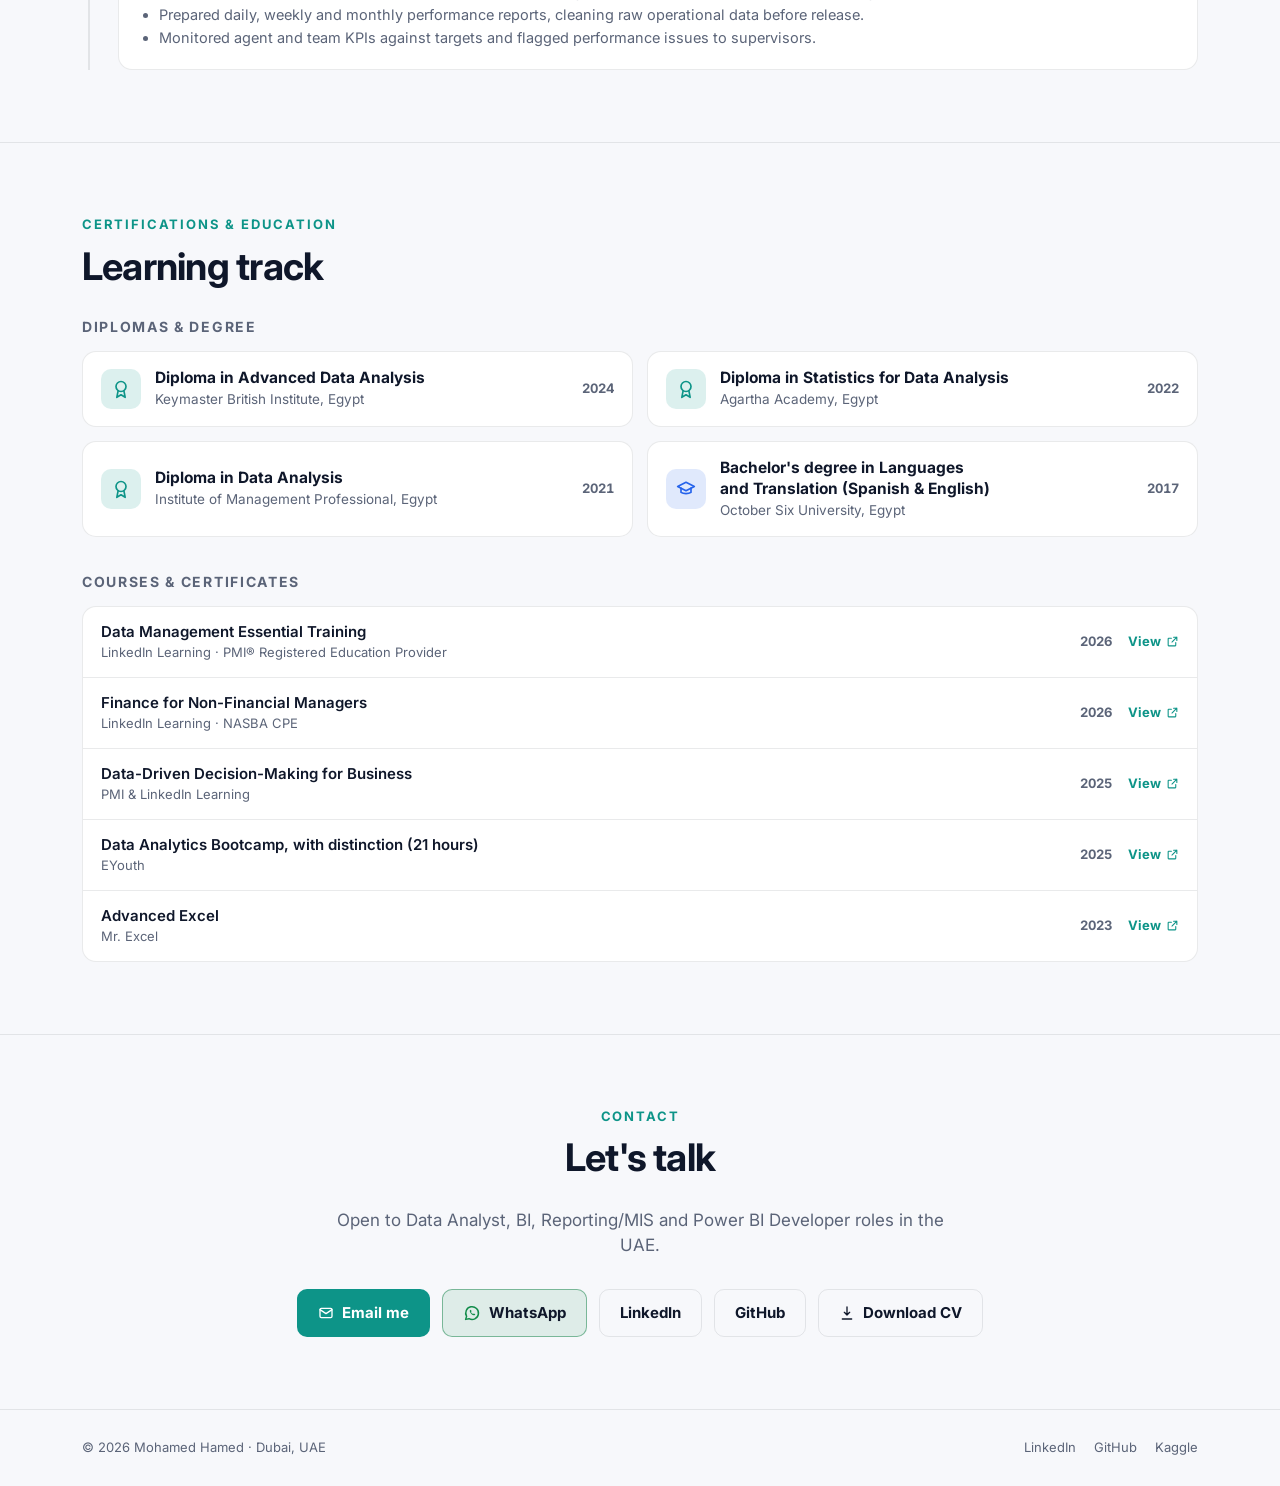
==== commit dcb7b974: "Show job title in hero, full Talabat tenure, add courses & certificates Co-Authored-By: Claude Opus " ====
--- a/index.html
+++ b/index.html
@@ -35,7 +35,8 @@
 <main id="main">
 <header class="hero" id="top"><div class="c">
 <div>
-<span class="pill"><i></i>Open to Data Analyst &amp; BI roles · Dubai, UAE</span>
+<span class="pill"><i></i>Open to new opportunities</span>
+<p class="role-title">Data Analyst | BI &amp; Reporting Analyst</p>
 <h1>I started on the contact-center floor. <span>Now I build the reports behind it.</span></h1>
 <p class="lead">I'm Mohamed, a Performance &amp; Reporting Analyst at DEWA in Dubai. I focus on clean data, clear business logic and reporting that runs without manual effort — built with SQL, Python, Power BI and Power Platform.</p>
 <div class="cta"><a class="btn p" href="#projects">View Projects</a><a class="btn" href="assets/cv/Mohamed_Hamed_CV.pdf" download><svg viewBox="0 0 24 24" fill="none" stroke="currentColor" stroke-width="2" stroke-linecap="round" stroke-linejoin="round" aria-hidden="true"><path d="M12 3v12m0 0-4-4m4 4 4-4M5 21h14"/></svg>Download CV</a><a class="btn" href="https://www.linkedin.com/in/mohamed-hamed-82b784224/" target="_blank" rel="noopener">LinkedIn</a></div>
@@ -98,13 +99,16 @@
 <section id="experience" aria-labelledby="exp-h"><div class="c">
 <div class="eh">Experience</div>
 <h2 id="exp-h">Where I've worked</h2>
-<div class="tl"><article class="job"><div class="d">Jan 2022 – Present · Dubai, UAE</div><h3>Performance &amp; Reporting Analyst <span>— DEWA (Dubai Electricity &amp; Water Authority)</span></h3><ul><li>Create daily, weekly and monthly SLA and workforce reports for a 250–300-agent contact center, used by supervisors and account managers to allocate manpower and keep service levels on target.</li><li>Analyze actual staffing against received and dropped interactions and agent idle time to spot coverage gaps and support staffing decisions.</li><li>Pull SLA and operational data from Avaya and check it for missing values, duplicates and format errors before release.</li><li>Build and maintain the Power BI dashboards and Excel reports behind this reporting.</li><li>Developed a Data Task App (Forms, SharePoint, Power Automate, Power Apps, Power BI) to centralize data requests, with SLA, status and workload tracking.</li></ul></article><article class="job"><div class="d">Jul 2022 – Mar 2026 · Remote, part-time</div><h3>Business Intelligence Analyst <span>— BM Enterprises Management</span></h3><ul><li>Analyzed sales data against KPIs to spot trends and performance gaps; presented findings on sales, customer experience and service quality in management meetings.</li><li>Cut recurring reporting time by 30–40% by automating report preparation and data-cleaning steps.</li><li>Built 30+ Power BI and Excel dashboards to track sales and business performance.</li><li>Wrote SQL queries to extract reporting data; cleaned large datasets with Power Query and Python (Pandas).</li></ul></article><article class="job"><div class="d">Mar 2020 – Oct 2021 · Egypt</div><h3>Operation CC Reporting Specialist <span>— Talabat</span></h3><ul><li>Built and maintained Power BI and Excel dashboards tracking contact-center KPIs for operations management.</li><li>Prepared daily, weekly and monthly performance reports, cleaning raw operational data before release.</li><li>Monitored agent and team KPIs against targets and flagged performance issues to supervisors.</li></ul><p class="prev">Earlier at Talabat: Customer Service Representative, promoted to Team Leader (Mar 2018 – Feb 2020).</p></article></div>
+<div class="tl"><article class="job"><div class="d">Jan 2022 – Present · Dubai, UAE</div><h3>Performance &amp; Reporting Analyst <span>— DEWA (Dubai Electricity &amp; Water Authority)</span></h3><ul><li>Create daily, weekly and monthly SLA and workforce reports for a 250–300-agent contact center, used by supervisors and account managers to allocate manpower and keep service levels on target.</li><li>Analyze actual staffing against received and dropped interactions and agent idle time to spot coverage gaps and support staffing decisions.</li><li>Pull SLA and operational data from Avaya and check it for missing values, duplicates and format errors before release.</li><li>Build and maintain the Power BI dashboards and Excel reports behind this reporting.</li><li>Developed a Data Task App (Forms, SharePoint, Power Automate, Power Apps, Power BI) to centralize data requests, with SLA, status and workload tracking.</li></ul></article><article class="job"><div class="d">Jul 2022 – Mar 2026 · Remote, part-time</div><h3>Business Intelligence Analyst <span>— BM Enterprises Management</span></h3><ul><li>Analyzed sales data against KPIs to spot trends and performance gaps; presented findings on sales, customer experience and service quality in management meetings.</li><li>Cut recurring reporting time by 30–40% by automating report preparation and data-cleaning steps.</li><li>Built 30+ Power BI and Excel dashboards to track sales and business performance.</li><li>Wrote SQL queries to extract reporting data; cleaned large datasets with Power Query and Python (Pandas).</li></ul></article><article class="job"><div class="d">Mar 2018 – Oct 2021 · Egypt</div><h3>Contact-Center Operations &amp; Reporting <span>— Talabat</span></h3><ol class="steps"><li><b>Customer Service Representative → Team Leader</b><span>Mar 2018 – Feb 2020</span></li><li><b>Operation CC Reporting Specialist</b><span>Mar 2020 – Oct 2021</span></li></ol><ul><li>Built and maintained Power BI and Excel dashboards tracking contact-center KPIs for operations management.</li><li>Prepared daily, weekly and monthly performance reports, cleaning raw operational data before release.</li><li>Monitored agent and team KPIs against targets and flagged performance issues to supervisors.</li></ul></article></div>
 </div></section>
 
 <section id="certifications" aria-labelledby="cert-h"><div class="c">
 <div class="eh">Certifications &amp; Education</div>
 <h2 id="cert-h">Learning track</h2>
+<h3 class="sub-h">Diplomas &amp; degree</h3>
 <div class="certs"><div class="cert"><div class="ic"><svg viewBox="0 0 24 24" fill="none" stroke="currentColor" stroke-width="2" stroke-linecap="round" stroke-linejoin="round" aria-hidden="true"><circle cx="12" cy="9" r="6"/><path d="m8.5 14.2-1.5 7.8 5-3 5 3-1.5-7.8"/></svg></div><div><h3>Diploma in Advanced Data Analysis</h3><p>Keymaster British Institute, Egypt</p></div><span class="yr">2024</span></div><div class="cert"><div class="ic"><svg viewBox="0 0 24 24" fill="none" stroke="currentColor" stroke-width="2" stroke-linecap="round" stroke-linejoin="round" aria-hidden="true"><circle cx="12" cy="9" r="6"/><path d="m8.5 14.2-1.5 7.8 5-3 5 3-1.5-7.8"/></svg></div><div><h3>Diploma in Statistics for Data Analysis</h3><p>Agartha Academy, Egypt</p></div><span class="yr">2022</span></div><div class="cert"><div class="ic"><svg viewBox="0 0 24 24" fill="none" stroke="currentColor" stroke-width="2" stroke-linecap="round" stroke-linejoin="round" aria-hidden="true"><circle cx="12" cy="9" r="6"/><path d="m8.5 14.2-1.5 7.8 5-3 5 3-1.5-7.8"/></svg></div><div><h3>Diploma in Data Analysis</h3><p>Institute of Management Professional, Egypt</p></div><span class="yr">2021</span></div><div class="cert edu"><div class="ic"><svg viewBox="0 0 24 24" fill="none" stroke="currentColor" stroke-width="2" stroke-linecap="round" stroke-linejoin="round" aria-hidden="true"><path d="m2 9 10-5 10 5-10 5z"/><path d="M6 11v5c3 2 9 2 12 0v-5"/></svg></div><div><h3>Bachelor&#x27;s degree in Languages and Translation (Spanish &amp; English)</h3><p>October Six University, Egypt</p></div><span class="yr">2017</span></div></div>
+<h3 class="sub-h">Courses &amp; certificates</h3>
+<ul class="courses"><li><div><h4>Data Management Essential Training</h4><p>LinkedIn Learning · PMI® Registered Education Provider</p></div><span class="yr">2026</span><a class="view" href="assets/certs/data-management-essential-training.pdf" target="_blank" rel="noopener">View<svg viewBox="0 0 24 24" fill="none" stroke="currentColor" stroke-width="2" stroke-linecap="round" stroke-linejoin="round" aria-hidden="true"><path d="M14 4h6v6M20 4l-9 9M18 14v5a1 1 0 0 1-1 1H5a1 1 0 0 1-1-1V7a1 1 0 0 1 1-1h5"/></svg></a></li><li><div><h4>Finance for Non-Financial Managers</h4><p>LinkedIn Learning · NASBA CPE</p></div><span class="yr">2026</span><a class="view" href="assets/certs/finance-for-non-financial-managers.pdf" target="_blank" rel="noopener">View<svg viewBox="0 0 24 24" fill="none" stroke="currentColor" stroke-width="2" stroke-linecap="round" stroke-linejoin="round" aria-hidden="true"><path d="M14 4h6v6M20 4l-9 9M18 14v5a1 1 0 0 1-1 1H5a1 1 0 0 1-1-1V7a1 1 0 0 1 1-1h5"/></svg></a></li><li><div><h4>Data-Driven Decision-Making for Business</h4><p>PMI &amp; LinkedIn Learning</p></div><span class="yr">2025</span><a class="view" href="https://drive.google.com/file/d/1SNjz5lXZL7x2b0V57tWuoHTD8kK4L_i0/view" target="_blank" rel="noopener">View<svg viewBox="0 0 24 24" fill="none" stroke="currentColor" stroke-width="2" stroke-linecap="round" stroke-linejoin="round" aria-hidden="true"><path d="M14 4h6v6M20 4l-9 9M18 14v5a1 1 0 0 1-1 1H5a1 1 0 0 1-1-1V7a1 1 0 0 1 1-1h5"/></svg></a></li><li><div><h4>Data Analytics Bootcamp, with distinction (21 hours)</h4><p>EYouth</p></div><span class="yr">2025</span><a class="view" href="assets/certs/eyouth-data-analytics-bootcamp.jpg" target="_blank" rel="noopener">View<svg viewBox="0 0 24 24" fill="none" stroke="currentColor" stroke-width="2" stroke-linecap="round" stroke-linejoin="round" aria-hidden="true"><path d="M14 4h6v6M20 4l-9 9M18 14v5a1 1 0 0 1-1 1H5a1 1 0 0 1-1-1V7a1 1 0 0 1 1-1h5"/></svg></a></li><li><div><h4>Advanced Excel</h4><p>Mr. Excel</p></div><span class="yr">2023</span><a class="view" href="assets/certs/advanced-excel.jpg" target="_blank" rel="noopener">View<svg viewBox="0 0 24 24" fill="none" stroke="currentColor" stroke-width="2" stroke-linecap="round" stroke-linejoin="round" aria-hidden="true"><path d="M14 4h6v6M20 4l-9 9M18 14v5a1 1 0 0 1-1 1H5a1 1 0 0 1-1-1V7a1 1 0 0 1 1-1h5"/></svg></a></li></ul>
 </div></section>
 
 <section id="contact" class="contact" aria-labelledby="contact-h"><div class="c">
--- a/assets/css/style.css
+++ b/assets/css/style.css
@@ -229,3 +229,27 @@
 .langs span{font-size:12px;font-weight:700;letter-spacing:.12em;text-transform:uppercase;color:var(--acc);margin-right:8px}
 h1{font-size:54px}
 @media(max-width:760px){h1{font-size:36px}.path{gap:10px}.path b{font-size:15px}.path .rl{font-size:12px}}
+
+/* Round 2: job title in the hero */
+.role-title{margin-top:18px;font-size:22px;font-weight:700;letter-spacing:-.01em;color:var(--text)}
+.role-title + h1{margin-top:10px}
+@media(max-width:760px){.role-title{font-size:18px}}
+
+/* Talabat role progression inside the job card */
+.steps{list-style:none;display:flex;flex-wrap:wrap;gap:8px;margin:2px 0 12px}
+.steps li{display:flex;flex-direction:column;gap:1px;padding:8px 12px;border-radius:10px;background:color-mix(in srgb,var(--acc) 8%,transparent);border:1px solid var(--line);font-size:13.5px}
+.steps li b{font-weight:600}
+.steps li span{color:var(--muted);font-size:12.5px;font-variant-numeric:tabular-nums}
+
+/* Certifications: two sub-lists */
+.sub-h{font-size:14px;letter-spacing:.12em;text-transform:uppercase;color:var(--muted);margin:8px 0 14px}
+.certs + .sub-h{margin-top:34px}
+.courses{list-style:none;border:1px solid var(--line);border-radius:14px;background:var(--card);overflow:hidden}
+.courses li{display:grid;grid-template-columns:minmax(0,1fr) auto auto;gap:16px;align-items:center;padding:14px 18px;border-top:1px solid var(--line)}
+.courses li:first-child{border-top:0}
+.courses h4{font-size:15px;font-weight:600}
+.courses p{font-size:13px;color:var(--muted)}
+.courses .yr{font-size:13px;font-weight:700;color:var(--muted);font-variant-numeric:tabular-nums;min-width:38px;text-align:right}
+.courses .view{display:inline-flex;align-items:center;gap:5px;font-size:13px;font-weight:700;color:var(--acc)}
+.courses .view svg{width:13px;height:13px}
+@media(max-width:760px){.courses li{grid-template-columns:minmax(0,1fr) auto;gap:6px 12px}.courses .yr{grid-row:1;grid-column:2}.courses .view{grid-column:1}}
